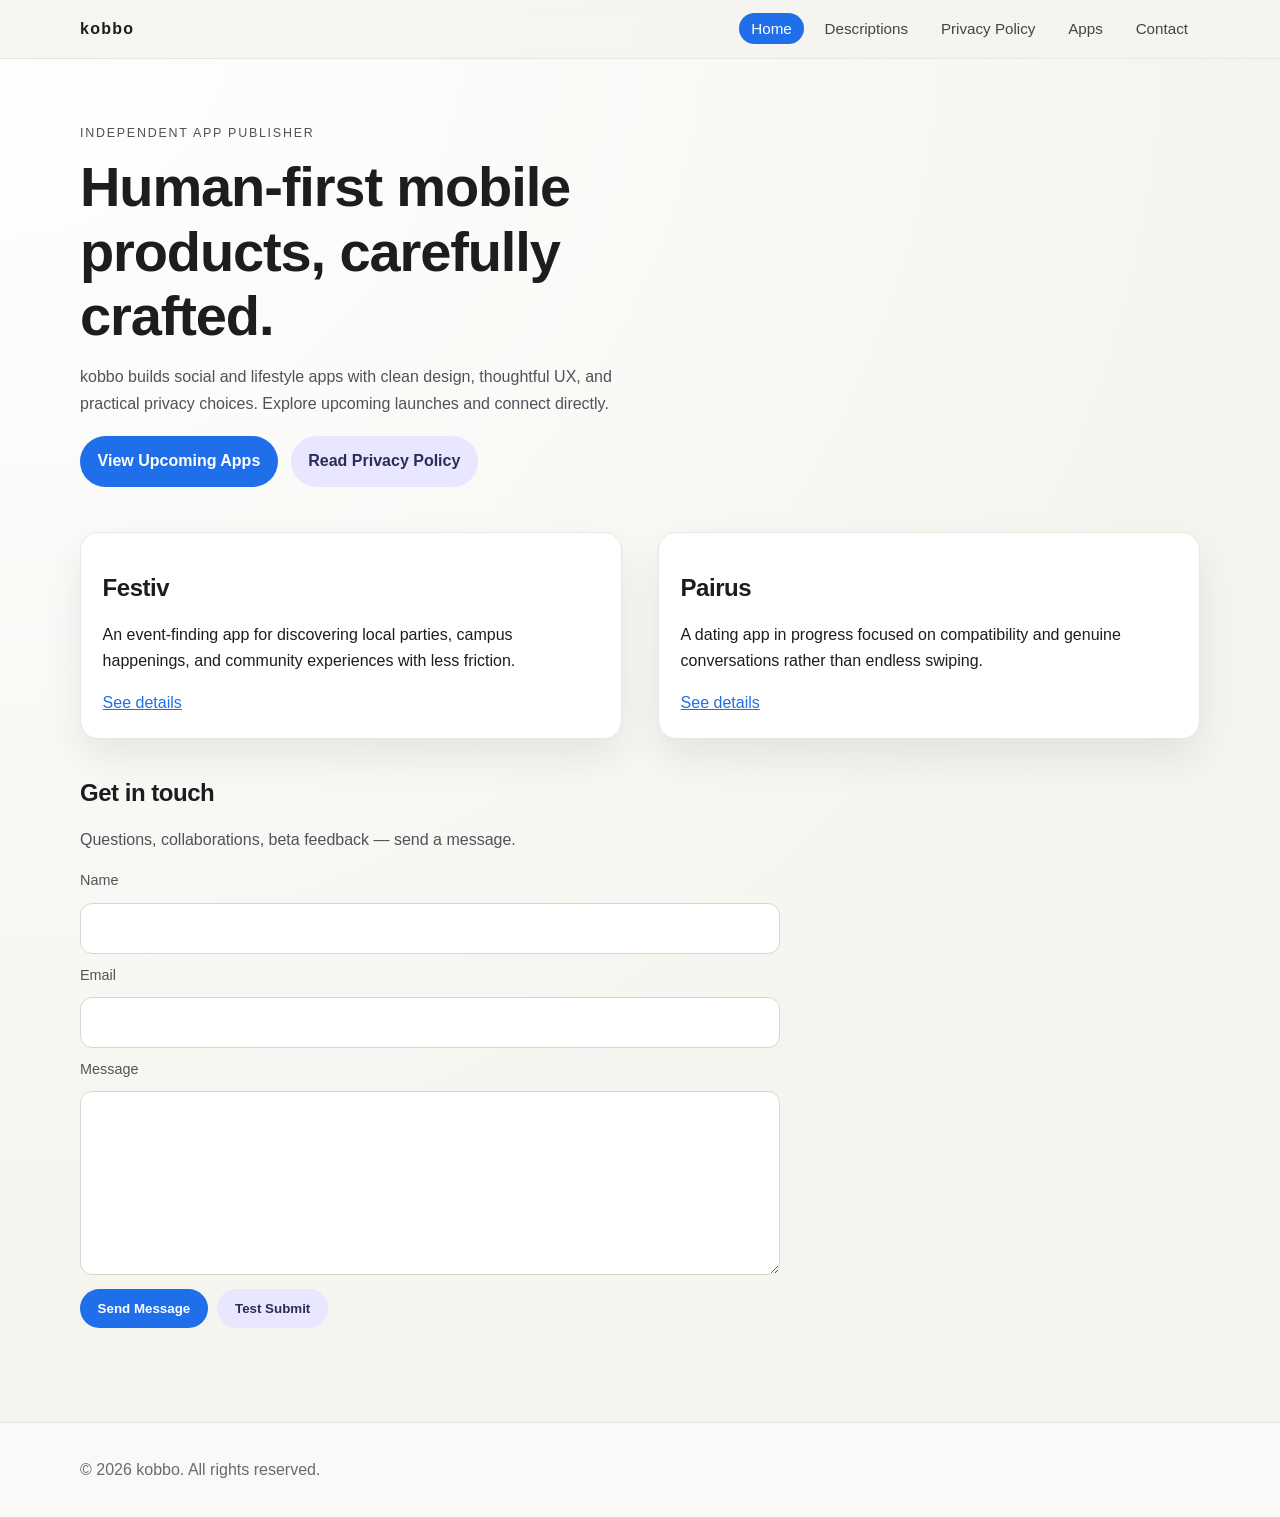
==== index.html @ 0b0975ab "Merge pull request #9 from okbWork/codex/create-portfolio-website-for-boomerjams-dj1v72 Add static k" ====
<!doctype html>
<html lang="en">
  <head>
    <meta charset="UTF-8" />
    <meta name="viewport" content="width=device-width, initial-scale=1.0" />
    <link rel="icon" href="favicon.ico" sizes="any" />
    <title>kobbo | App Publisher Portfolio</title>
    <link rel="stylesheet" href="styles.css" />
  </head>
  <body>
    <header class="site-header">
      <div class="container nav-wrap">
        <a class="brand" href="index.html">kobbo</a>
        <nav aria-label="Main navigation">
          <ul class="nav-links">
            <li><a href="index.html" aria-current="page">Home</a></li>
            <li><a href="descriptions.html">Descriptions</a></li>
            <li><a href="privacy-policy.html">Privacy Policy</a></li>
            <li><a href="apps.html">Apps</a></li>
            <li><a href="#contact">Contact</a></li>
          </ul>
        </nav>
      </div>
    </header>

    <main>
      <section class="hero container reveal">
        <p class="eyebrow">Independent App Publisher</p>
        <h1>Human-first mobile products, carefully crafted.</h1>
        <p class="lead">
          kobbo builds social and lifestyle apps with clean design, thoughtful UX,
          and practical privacy choices. Explore upcoming launches and connect directly.
        </p>
        <div class="hero-actions">
          <a class="btn" href="apps.html">View Upcoming Apps</a>
          <a class="btn btn-secondary" href="privacy-policy.html">Read Privacy Policy</a>
        </div>
      </section>

      <section class="container cards-grid reveal">
        <article class="card">
          <h2>Festiv</h2>
          <p>
            An event-finding app for discovering local parties, campus happenings,
            and community experiences with less friction.
          </p>
          <a href="apps.html#festiv">See details</a>
        </article>
        <article class="card">
          <h2>Pairus</h2>
          <p>
            A dating app in progress focused on compatibility and genuine
            conversations rather than endless swiping.
          </p>
          <a href="apps.html#pairus">See details</a>
        </article>
      </section>

      <section class="container contact reveal" id="contact">
        <h2>Get in touch</h2>
        <p class="lead">Questions, collaborations, beta feedback — send a message.</p>

        <div id="contactPanel" class="contact-panel">
          <form id="contactForm" class="contact-form" action="https://formsubmit.co/ajax/kobbowork@gmail.com" method="post">
            <input type="hidden" name="_subject" value="kobbo Portfolio Contact" />
            <input type="hidden" name="_captcha" value="false" />

            <label for="name">Name</label>
            <input id="name" name="name" type="text" required />

            <label for="email">Email</label>
            <input id="email" name="email" type="email" required />

            <label for="message">Message</label>
            <textarea id="message" name="message" rows="6" required></textarea>

            <div class="form-actions">
              <button type="submit" class="btn" id="contactSubmit">Send Message</button>
              <button type="button" class="btn btn-secondary" id="testSubmit">Test Submit</button>
            </div>
            <p id="formStatus" class="form-status" aria-live="polite"></p>
          </form>

          <div id="formSuccess" class="form-success" aria-hidden="true">
            <span class="checkmark" aria-hidden="true">✓</span>
            <h3>Message Sent</h3>
            <p id="successText">Your message has been submitted successfully. I'll get back to you soon.</p>
            <button type="button" class="btn btn-secondary" id="revertSubmit">Revert to normal submission</button>
          </div>
        </div>
      </section>
    </main>

    <footer class="site-footer">
      <div class="container">
        <p>© <span id="year"></span> kobbo. All rights reserved.</p>
      </div>
    </footer>

    <script src="script.js"></script>
  </body>
</html>
---- styles.css ----
:root {
  --bg: #f5f4ef;
  --surface: #ffffff;
  --ink: #1d1d1f;
  --muted: #6a6a6f;
  --line: #e7e6df;
  --accent: #1f6feb;
  --accent-ink: #ffffff;
  --max-width: 1120px;
  --radius: 18px;
  --shadow: 0 18px 40px rgba(13, 14, 20, 0.08);
}

* {
  box-sizing: border-box;
}

html {
  scroll-behavior: smooth;
}

body {
  margin: 0;
  min-height: 100vh;
  display: flex;
  flex-direction: column;
  font-family: "Inter", "Avenir Next", "Segoe UI", Roboto, sans-serif;
  color: var(--ink);
  background: radial-gradient(circle at top left, #fff 0%, var(--bg) 65%);
  line-height: 1.65;
}

main {
  flex: 1 0 auto;
}

a {
  color: var(--accent);
}

.container {
  width: min(var(--max-width), 92%);
  margin: 0 auto;
}

.site-header {
  position: sticky;
  top: 0;
  z-index: 50;
  background: rgba(245, 244, 239, 0.85);
  backdrop-filter: blur(12px);
  border-bottom: 1px solid var(--line);
}

.nav-wrap {
  display: flex;
  align-items: center;
  justify-content: space-between;
  gap: 1rem;
  padding: 1rem 0;
}

.brand {
  text-decoration: none;
  color: var(--ink);
  font-weight: 700;
  letter-spacing: 0.08em;
  text-transform: lowercase;
}

.nav-links {
  list-style: none;
  display: flex;
  flex-wrap: wrap;
  gap: 0.55rem;
  padding: 0;
  margin: 0;
}

.nav-links a {
  text-decoration: none;
  color: #444;
  font-size: 0.95rem;
  padding: 0.45rem 0.75rem;
  border-radius: 999px;
  transition: background-color 0.25s ease, color 0.25s ease;
}

.nav-links a:hover {
  background: #eceafc;
  color: #1e2a6f;
}

.nav-links a[aria-current='page'] {
  background: #1f6feb;
  color: #fff;
}

.hero,
.page-main {
  padding: clamp(2.4rem, 5vw, 5rem) 0 2rem;
}

.eyebrow {
  text-transform: uppercase;
  letter-spacing: 0.14em;
  font-size: 0.78rem;
  color: var(--muted);
  margin: 0 0 0.7rem;
}

h1,
h2,
h3 {
  line-height: 1.15;
  letter-spacing: -0.02em;
}

h1 {
  font-size: clamp(2rem, 5vw, 3.5rem);
  margin: 0;
  max-width: 16ch;
}

.lead,
.hero p {
  max-width: 62ch;
  color: #4f5258;
}

.hero-actions {
  display: flex;
  gap: 0.8rem;
  flex-wrap: wrap;
  margin-top: 1.2rem;
}

.btn {
  border: none;
  border-radius: 999px;
  background: var(--accent);
  color: var(--accent-ink);
  font-weight: 600;
  text-decoration: none;
  padding: 0.75rem 1.1rem;
  cursor: pointer;
  transition: transform 0.2s ease, filter 0.2s ease;
}

.btn:hover {
  transform: translateY(-1px);
  filter: brightness(1.04);
}

.btn-secondary {
  background: #e9e6ff;
  color: #2e2b57;
}

.btn:disabled {
  opacity: 0.7;
  cursor: wait;
}

.cards-grid {
  display: grid;
  grid-template-columns: repeat(auto-fit, minmax(280px, 1fr));
  gap: 2.25rem;
  margin: 0.8rem auto 2.5rem;
}

.card {
  background: var(--surface);
  border: 1px solid var(--line);
  border-radius: var(--radius);
  padding: 1.35rem;
  box-shadow: var(--shadow);
}

.description-list {
  display: grid;
  gap: 2rem;
  margin-top: 1.4rem;
}

.app-detail {
  margin-top: 1.2rem;
}

.contact {
  margin: 1rem auto 3rem;
}

.contact-panel {
  max-width: 700px;
}

.contact-form {
  display: grid;
  gap: 0.6rem;
  transform-origin: top center;
  transition: opacity 0.45s ease, transform 0.45s ease, max-height 0.45s ease;
  max-height: 1100px;
  overflow: hidden;
}

.form-actions {
  display: flex;
  flex-wrap: wrap;
  gap: 0.6rem;
  margin-top: 0.3rem;
}

.contact-panel.is-submitted .contact-form {
  opacity: 0;
  transform: scale(0.72);
  max-height: 0;
  pointer-events: none;
}

label {
  font-size: 0.9rem;
  color: #50545a;
}

input,
textarea {
  border: 1px solid #d8d7cf;
  border-radius: 12px;
  padding: 0.72rem 0.78rem;
  font: inherit;
  background: #fff;
  color: var(--ink);
}

.form-status {
  min-height: 1.4em;
  margin: 0.4rem 0 0;
  color: #38517d;
  font-size: 0.92rem;
}

.form-status.error {
  color: #b53d3d;
}

.form-success {
  display: grid;
  justify-items: center;
  text-align: center;
  gap: 0.35rem;
  margin-top: 0.6rem;
  opacity: 0;
  transform: translateY(14px) scale(0.94);
  transition: opacity 0.45s ease, transform 0.45s ease;
  pointer-events: none;
  max-height: 0;
  overflow: hidden;
}

.form-success.visible {
  opacity: 1;
  transform: translateY(0) scale(1);
  max-height: 240px;
  pointer-events: auto;
}

.checkmark {
  width: 60px;
  height: 60px;
  border-radius: 50%;
  display: grid;
  place-items: center;
  font-size: 2rem;
  color: #0b5131;
  background: #a8f3c8;
}

.form-success.visible .checkmark {
  animation: pop-check 0.55s ease;
}

#revertSubmit {
  margin-top: 0.4rem;
}

.policy h2 {
  margin-top: 1.7rem;
}

.site-footer {
  border-top: 1px solid var(--line);
  margin-top: auto;
  padding: 1.1rem 0;
  color: var(--muted);
  background: rgba(255, 255, 255, 0.45);
}

/* Scroll reveal */
.reveal {
  opacity: 0;
  transform: translateY(28px);
  transition: opacity 0.75s cubic-bezier(0.22, 1, 0.36, 1), transform 0.75s cubic-bezier(0.22, 1, 0.36, 1);
}

.reveal.in-view {
  opacity: 1;
  transform: translateY(0);
}

/* Page transitions */
.page-enter {
  opacity: 0;
  transform: translateY(10px);
}

.page-enter.page-enter-active {
  opacity: 1;
  transform: translateY(0);
  transition: opacity 0.45s ease, transform 0.45s ease;
}

.page-exit-active {
  opacity: 0;
  transform: translateX(10px);
  transition: opacity 0.25s ease, transform 0.25s ease;
}

@keyframes pop-check {
  0% { transform: scale(0.45); }
  70% { transform: scale(1.1); }
  100% { transform: scale(1); }
}

@media (max-width: 760px) {
  .nav-wrap {
    flex-direction: column;
    align-items: flex-start;
  }

  .hero,
  .page-main {
    padding-top: 2rem;
  }
}

@media (prefers-reduced-motion: reduce) {
  html { scroll-behavior: auto; }
  * { animation: none !important; transition: none !important; }
  .reveal { opacity: 1; transform: none; }
}
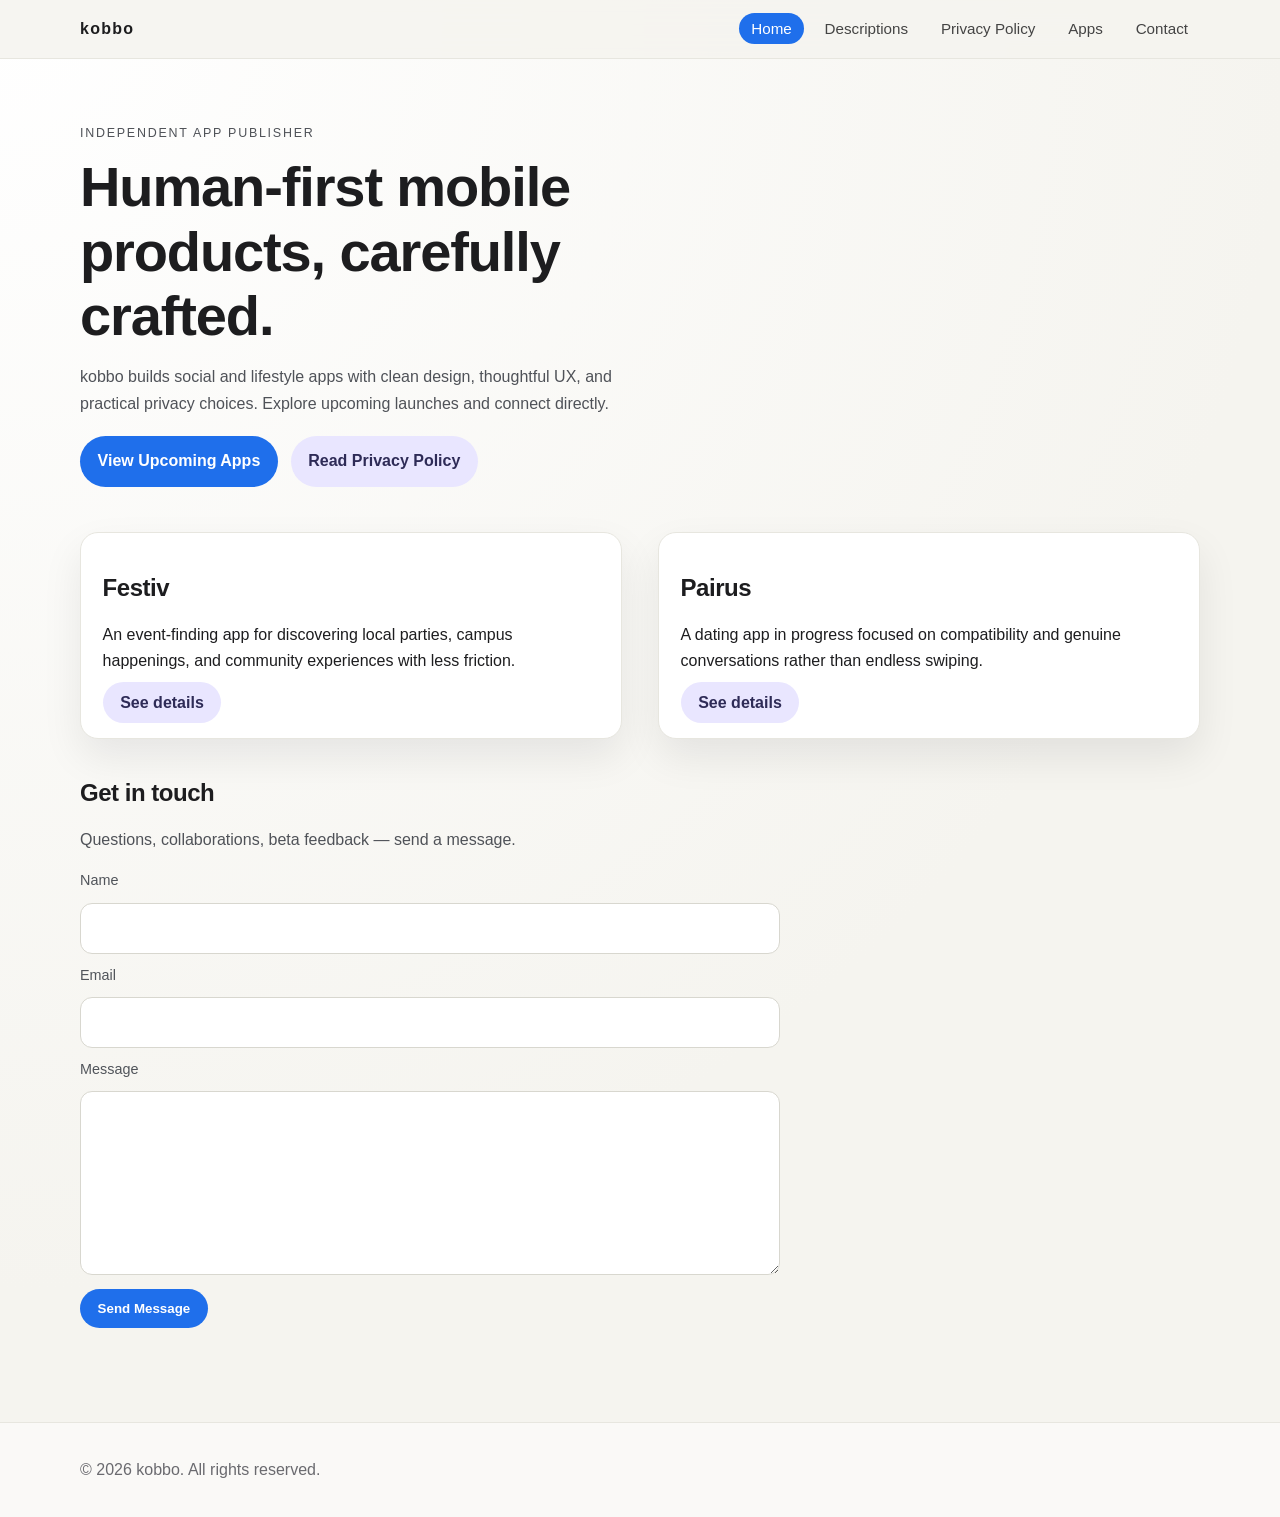
==== commit 6b9cfaa9: "Merge pull request #12 from okbWork/codex/create-portfolio-website-for-boomerjams-hsukrd Add static " ====
--- a/index.html
+++ b/index.html
@@ -44,7 +44,7 @@
             An event-finding app for discovering local parties, campus happenings,
             and community experiences with less friction.
           </p>
-          <a href="apps.html#festiv">See details</a>
+          <a class="btn btn-secondary" href="apps.html#festiv">See details</a>
         </article>
         <article class="card">
           <h2>Pairus</h2>
@@ -52,7 +52,7 @@
             A dating app in progress focused on compatibility and genuine
             conversations rather than endless swiping.
           </p>
-          <a href="apps.html#pairus">See details</a>
+          <a class="btn btn-secondary" href="apps.html#pairus">See details</a>
         </article>
       </section>
 
@@ -76,7 +76,6 @@
 
             <div class="form-actions">
               <button type="submit" class="btn" id="contactSubmit">Send Message</button>
-              <button type="button" class="btn btn-secondary" id="testSubmit">Test Submit</button>
             </div>
             <p id="formStatus" class="form-status" aria-live="polite"></p>
           </form>
@@ -85,7 +84,7 @@
             <span class="checkmark" aria-hidden="true">✓</span>
             <h3>Message Sent</h3>
             <p id="successText">Your message has been submitted successfully. I'll get back to you soon.</p>
-            <button type="button" class="btn btn-secondary" id="revertSubmit">Revert to normal submission</button>
+            <button type="button" class="btn btn-secondary" id="revertSubmit">Send another message</button>
           </div>
         </div>
       </section>
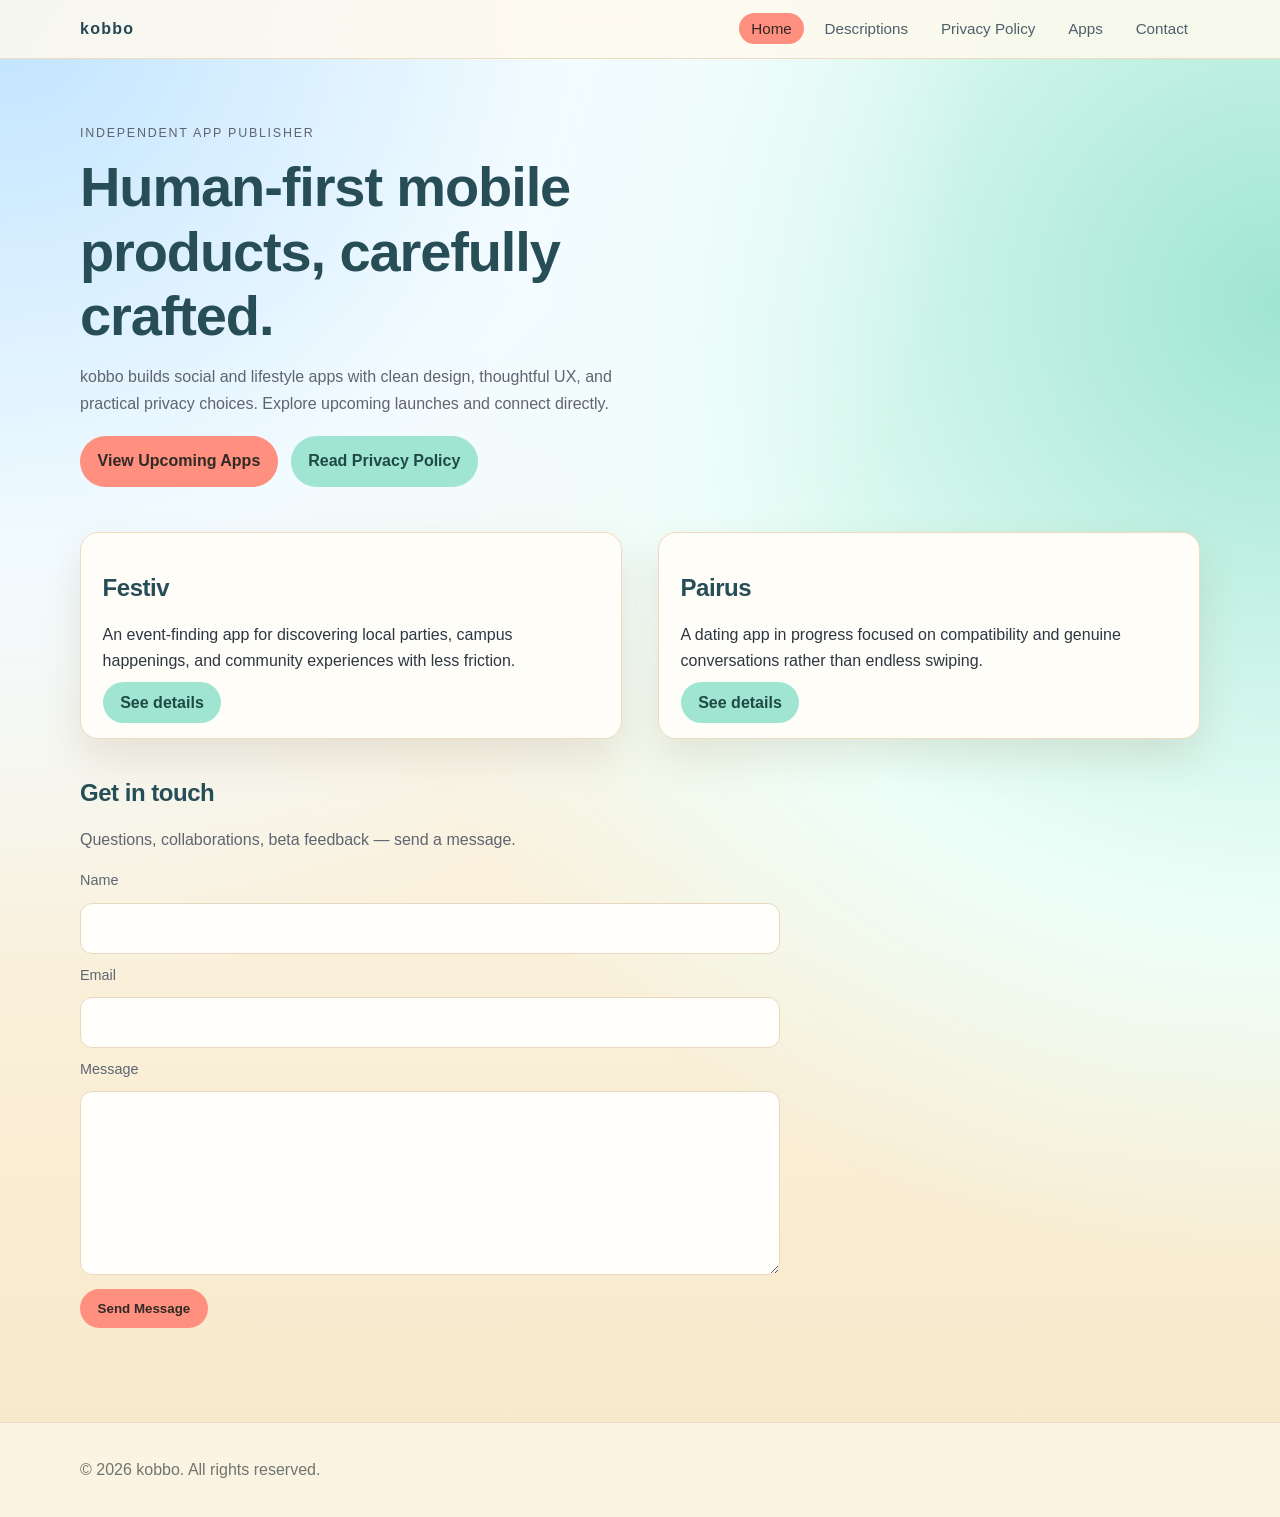
==== commit ff10bc0c: "Implement clean extensionless URLs with folder-based routes" ====
--- a/index.html
+++ b/index.html
@@ -3,20 +3,20 @@
   <head>
     <meta charset="UTF-8" />
     <meta name="viewport" content="width=device-width, initial-scale=1.0" />
-    <link rel="icon" href="favicon.ico" sizes="any" />
+    <link rel="icon" href="/favicon.ico" sizes="any" />
     <title>kobbo | App Publisher Portfolio</title>
-    <link rel="stylesheet" href="styles.css" />
+    <link rel="stylesheet" href="/styles.css" />
   </head>
   <body>
     <header class="site-header">
       <div class="container nav-wrap">
-        <a class="brand" href="index.html">kobbo</a>
+        <a class="brand" href="/">kobbo</a>
         <nav aria-label="Main navigation">
           <ul class="nav-links">
-            <li><a href="index.html" aria-current="page">Home</a></li>
-            <li><a href="descriptions.html">Descriptions</a></li>
-            <li><a href="privacy-policy.html">Privacy Policy</a></li>
-            <li><a href="apps.html">Apps</a></li>
+            <li><a href="/" aria-current="page">Home</a></li>
+            <li><a href="/descriptions">Descriptions</a></li>
+            <li><a href="/privacy-policy">Privacy Policy</a></li>
+            <li><a href="/apps">Apps</a></li>
             <li><a href="#contact">Contact</a></li>
           </ul>
         </nav>
@@ -32,8 +32,8 @@
           and practical privacy choices. Explore upcoming launches and connect directly.
         </p>
         <div class="hero-actions">
-          <a class="btn" href="apps.html">View Upcoming Apps</a>
-          <a class="btn btn-secondary" href="privacy-policy.html">Read Privacy Policy</a>
+          <a class="btn" href="/apps">View Upcoming Apps</a>
+          <a class="btn btn-secondary" href="/privacy-policy">Read Privacy Policy</a>
         </div>
       </section>
 
@@ -44,7 +44,7 @@
             An event-finding app for discovering local parties, campus happenings,
             and community experiences with less friction.
           </p>
-          <a class="btn btn-secondary" href="apps.html#festiv">See details</a>
+          <a class="btn btn-secondary" href="/apps#festiv">See details</a>
         </article>
         <article class="card">
           <h2>Pairus</h2>
@@ -52,7 +52,7 @@
             A dating app in progress focused on compatibility and genuine
             conversations rather than endless swiping.
           </p>
-          <a class="btn btn-secondary" href="apps.html#pairus">See details</a>
+          <a class="btn btn-secondary" href="/apps#pairus">See details</a>
         </article>
       </section>
 
@@ -96,6 +96,6 @@
       </div>
     </footer>
 
-    <script src="script.js"></script>
+    <script src="/script.js"></script>
   </body>
 </html>
--- a/styles.css
+++ b/styles.css
@@ -1,14 +1,19 @@
 :root {
-  --bg: #f5f4ef;
-  --surface: #ffffff;
-  --ink: #1d1d1f;
-  --muted: #6a6a6f;
-  --line: #e7e6df;
-  --accent: #1f6feb;
-  --accent-ink: #ffffff;
+  --salmon: #ff8f7f;
+  --seafoam: #9fe5d2;
+  --sand: #f7e8c8;
+  --baby-blue: #bfe3ff;
+
+  --bg: #fff9ee;
+  --surface: #fffdf8;
+  --ink: #2d3642;
+  --muted: #6e7078;
+  --line: #efdcc0;
+  --accent: #ff8f7f;
+  --accent-ink: #2f2a25;
   --max-width: 1120px;
   --radius: 18px;
-  --shadow: 0 18px 40px rgba(13, 14, 20, 0.08);
+  --shadow: 0 18px 40px rgba(125, 89, 53, 0.14);
 }
 
 * {
@@ -26,7 +31,10 @@
   flex-direction: column;
   font-family: "Inter", "Avenir Next", "Segoe UI", Roboto, sans-serif;
   color: var(--ink);
-  background: radial-gradient(circle at top left, #fff 0%, var(--bg) 65%);
+  background:
+    radial-gradient(circle at 0% 0%, var(--baby-blue) 0%, #f2fbff 28%, transparent 50%),
+    radial-gradient(circle at 100% 20%, var(--seafoam) 0%, #edfff9 35%, transparent 55%),
+    linear-gradient(180deg, #fffdf8 0%, var(--sand) 100%);
   line-height: 1.65;
 }
 
@@ -35,7 +43,7 @@
 }
 
 a {
-  color: var(--accent);
+  color: #1f72a8;
 }
 
 .container {
@@ -47,7 +55,7 @@
   position: sticky;
   top: 0;
   z-index: 50;
-  background: rgba(245, 244, 239, 0.85);
+  background: rgba(255, 249, 238, 0.85);
   backdrop-filter: blur(12px);
   border-bottom: 1px solid var(--line);
 }
@@ -62,8 +70,8 @@
 
 .brand {
   text-decoration: none;
-  color: var(--ink);
-  font-weight: 700;
+  color: #264653;
+  font-weight: 800;
   letter-spacing: 0.08em;
   text-transform: lowercase;
 }
@@ -79,7 +87,7 @@
 
 .nav-links a {
   text-decoration: none;
-  color: #444;
+  color: #4d5f6b;
   font-size: 0.95rem;
   padding: 0.45rem 0.75rem;
   border-radius: 999px;
@@ -87,13 +95,13 @@
 }
 
 .nav-links a:hover {
-  background: #eceafc;
-  color: #1e2a6f;
+  background: var(--baby-blue);
+  color: #1f5170;
 }
 
 .nav-links a[aria-current='page'] {
-  background: #1f6feb;
-  color: #fff;
+  background: var(--salmon);
+  color: #332723;
 }
 
 .hero,
@@ -105,15 +113,17 @@
   text-transform: uppercase;
   letter-spacing: 0.14em;
   font-size: 0.78rem;
-  color: var(--muted);
+  color: #5f8f96;
   margin: 0 0 0.7rem;
 }
 
 h1,
 h2,
-h3 {
+h3,
+h4 {
   line-height: 1.15;
   letter-spacing: -0.02em;
+  color: #274d57;
 }
 
 h1 {
@@ -125,7 +135,7 @@
 .lead,
 .hero p {
   max-width: 62ch;
-  color: #4f5258;
+  color: #5f6470;
 }
 
 .hero-actions {
@@ -138,9 +148,9 @@
 .btn {
   border: none;
   border-radius: 999px;
-  background: var(--accent);
+  background: var(--salmon);
   color: var(--accent-ink);
-  font-weight: 600;
+  font-weight: 700;
   text-decoration: none;
   padding: 0.75rem 1.1rem;
   cursor: pointer;
@@ -153,8 +163,8 @@
 }
 
 .btn-secondary {
-  background: #e9e6ff;
-  color: #2e2b57;
+  background: var(--seafoam);
+  color: #1f4a43;
 }
 
 .btn:disabled {
@@ -220,28 +230,28 @@
 
 label {
   font-size: 0.9rem;
-  color: #50545a;
+  color: #5d6672;
 }
 
 input,
 textarea {
-  border: 1px solid #d8d7cf;
+  border: 1px solid #e7d9bf;
   border-radius: 12px;
   padding: 0.72rem 0.78rem;
   font: inherit;
-  background: #fff;
+  background: #fffefb;
   color: var(--ink);
 }
 
 .form-status {
   min-height: 1.4em;
   margin: 0.4rem 0 0;
-  color: #38517d;
+  color: #2e6f8f;
   font-size: 0.92rem;
 }
 
 .form-status.error {
-  color: #b53d3d;
+  color: #ba5750;
 }
 
 .form-success {
@@ -272,8 +282,8 @@
   display: grid;
   place-items: center;
   font-size: 2rem;
-  color: #0b5131;
-  background: #a8f3c8;
+  color: #1f4a43;
+  background: var(--seafoam);
 }
 
 .form-success.visible .checkmark {
@@ -284,16 +294,42 @@
   margin-top: 0.4rem;
 }
 
+.policy {
+  margin-top: 1.1rem;
+  margin-bottom: 2.1rem;
+  background: rgba(255, 253, 248, 0.82);
+  border: 1px solid var(--line);
+  border-radius: var(--radius);
+  box-shadow: var(--shadow);
+  padding: clamp(1rem, 2vw, 1.8rem);
+}
+
 .policy h2 {
-  margin-top: 1.7rem;
+  margin-top: 2rem;
+  font-size: clamp(1.3rem, 2.6vw, 1.8rem);
+}
+
+.policy h3 {
+  margin-top: 1.35rem;
+  font-size: clamp(1.05rem, 2vw, 1.3rem);
+}
+
+.policy h4 {
+  margin-top: 1rem;
+  font-size: 1.02rem;
+}
+
+.policy p,
+.policy li {
+  font-size: 0.98rem;
 }
 
 .site-footer {
   border-top: 1px solid var(--line);
   margin-top: auto;
   padding: 1.1rem 0;
-  color: var(--muted);
-  background: rgba(255, 255, 255, 0.45);
+  color: #6f756f;
+  background: rgba(255, 253, 248, 0.55);
 }
 
 /* Scroll reveal */
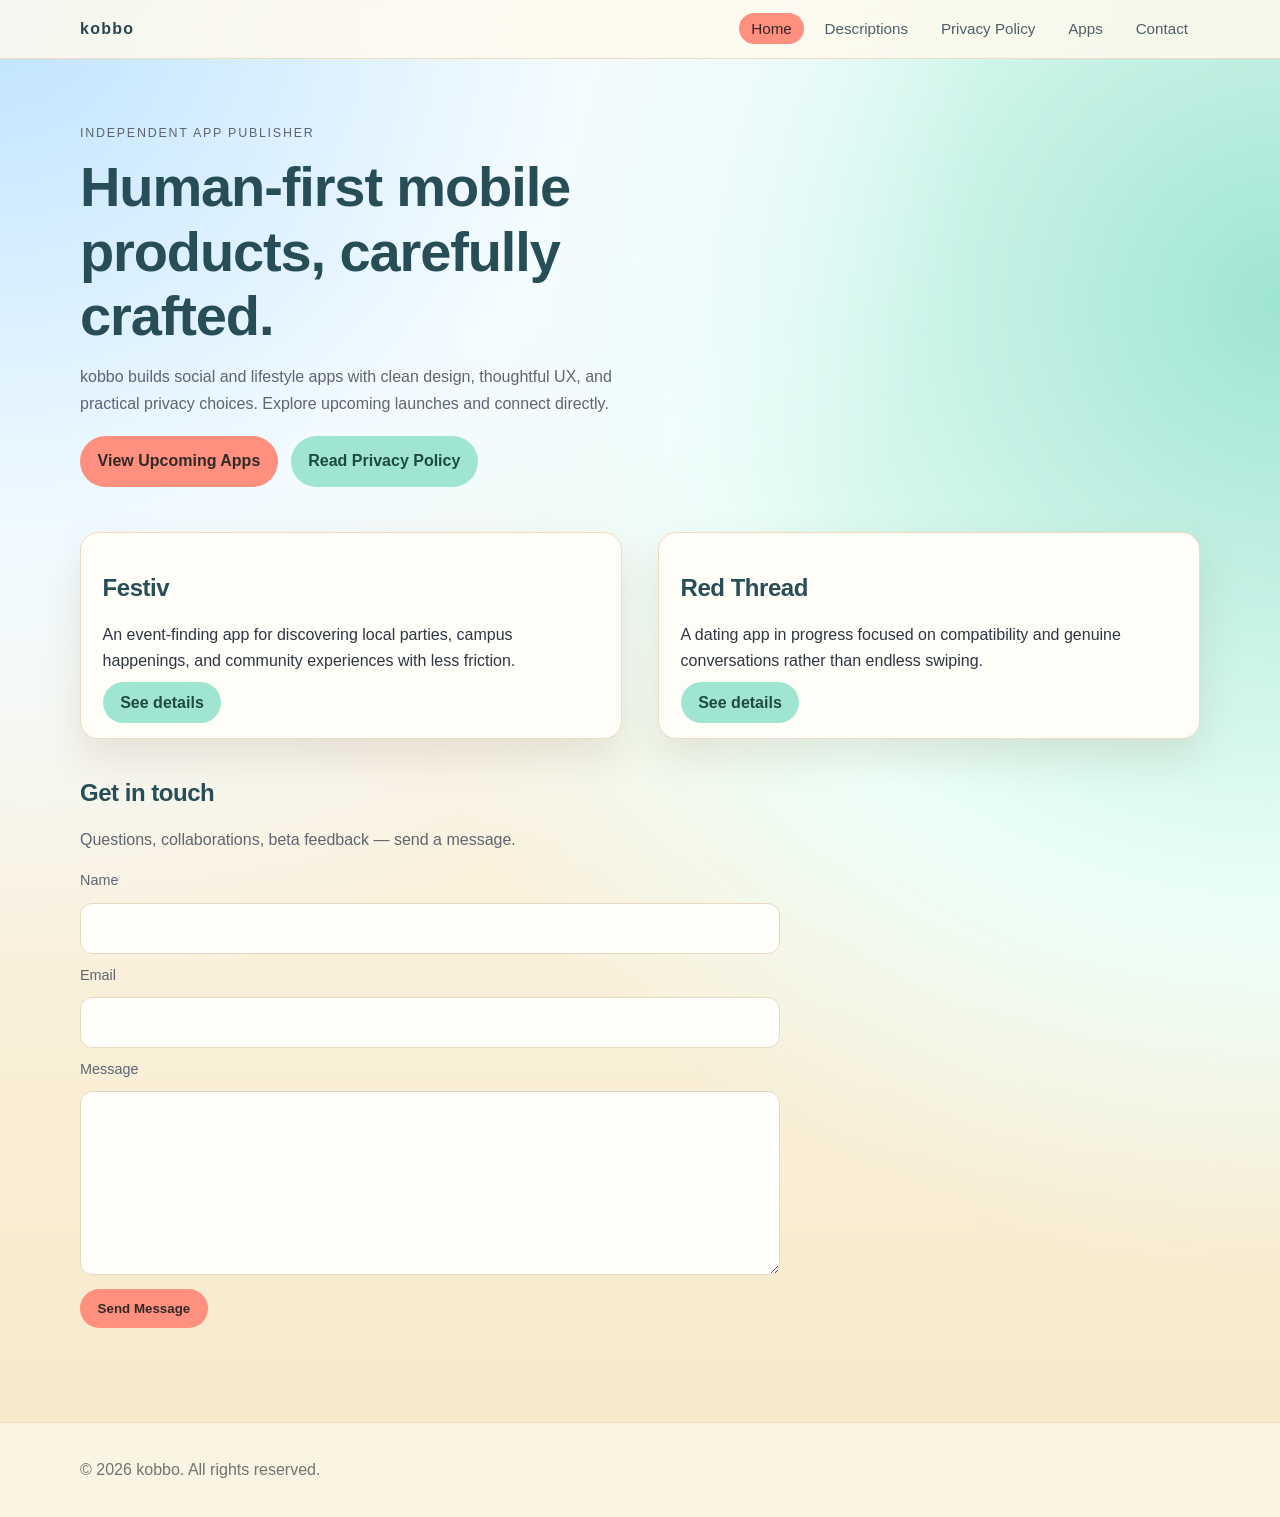
==== commit 1a09fc4e: "Change of dating app name to Red Thread" ====
--- a/index.html
+++ b/index.html
@@ -47,12 +47,12 @@
           <a class="btn btn-secondary" href="/apps#festiv">See details</a>
         </article>
         <article class="card">
-          <h2>Pairus</h2>
+          <h2>Red Thread</h2>
           <p>
             A dating app in progress focused on compatibility and genuine
             conversations rather than endless swiping.
           </p>
-          <a class="btn btn-secondary" href="/apps#pairus">See details</a>
+          <a class="btn btn-secondary" href="/apps#Red Thread">See details</a>
         </article>
       </section>
 
--- a/styles.css
+++ b/styles.css
@@ -234,7 +234,8 @@
 }
 
 input,
-textarea {
+textarea,
+select {
   border: 1px solid #e7d9bf;
   border-radius: 12px;
   padding: 0.72rem 0.78rem;
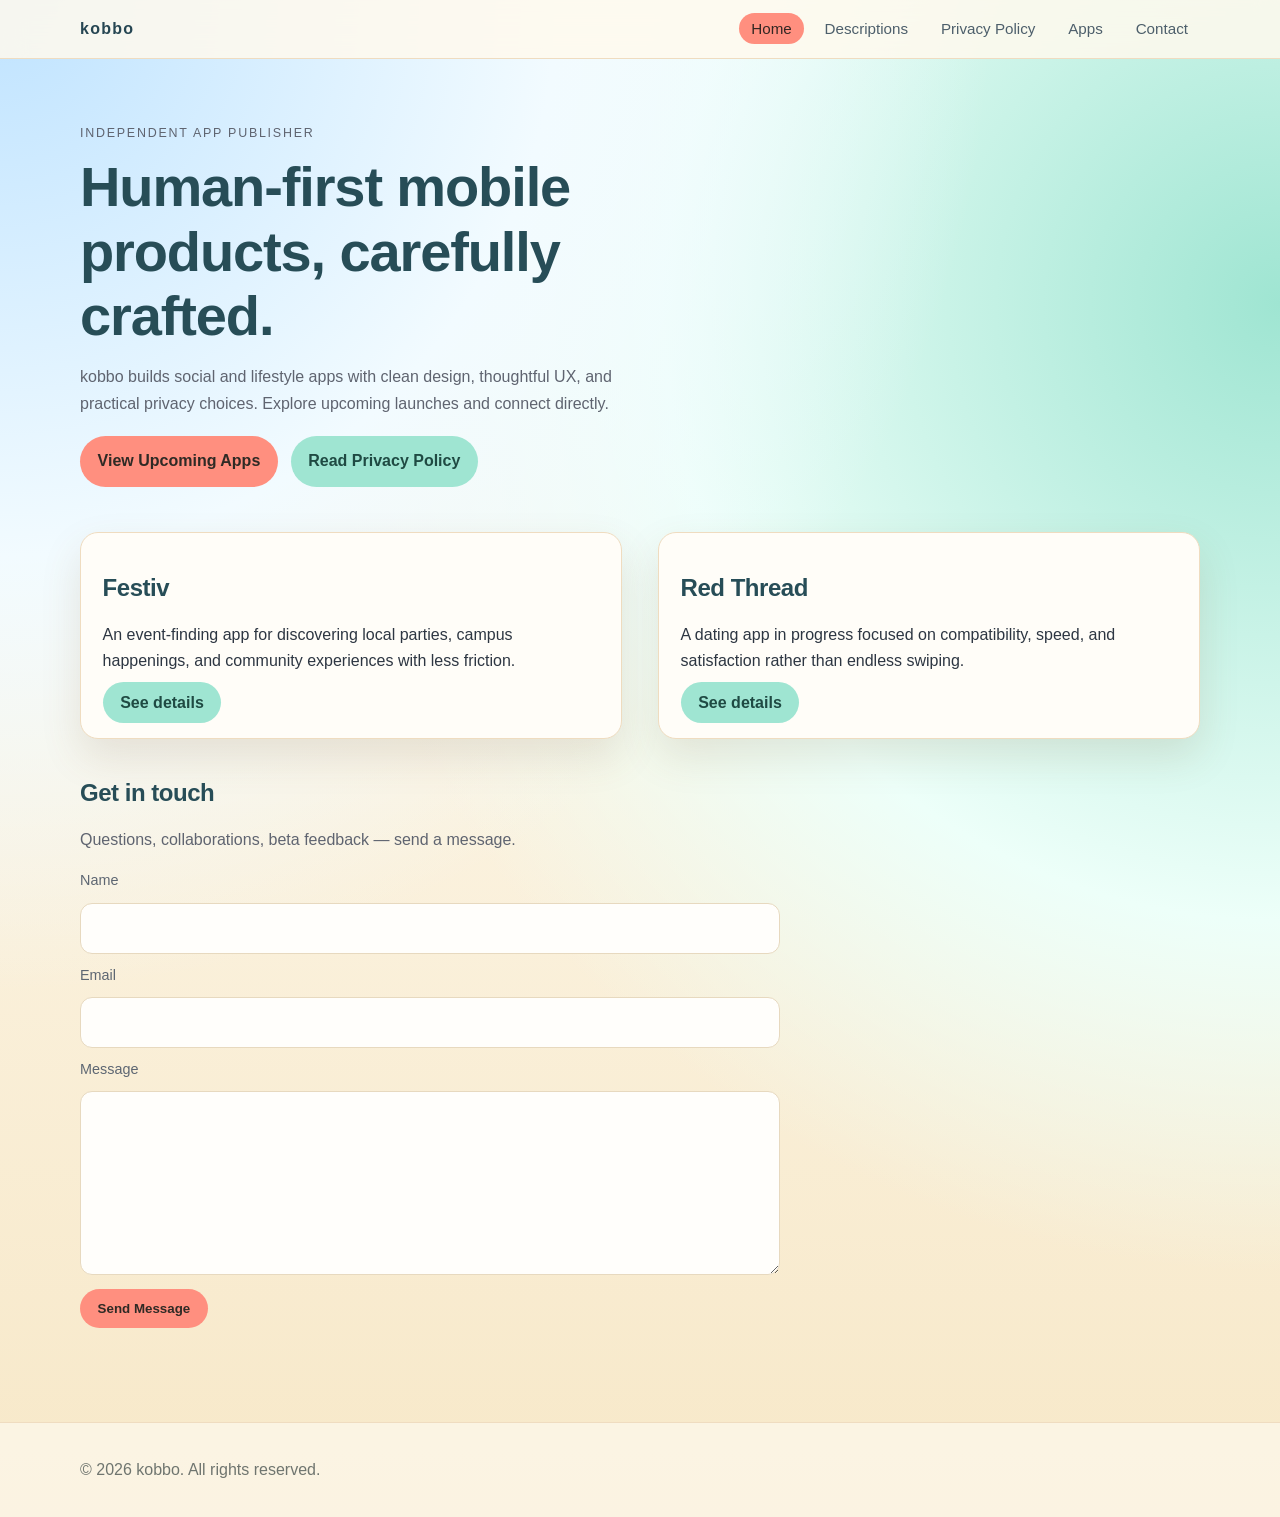
==== commit 0d84528a: "Changes to Red Thread description." ====
--- a/index.html
+++ b/index.html
@@ -49,8 +49,8 @@
         <article class="card">
           <h2>Red Thread</h2>
           <p>
-            A dating app in progress focused on compatibility and genuine
-            conversations rather than endless swiping.
+            A dating app in progress focused on compatibility, speed, and satisfaction
+             rather than endless swiping.
           </p>
           <a class="btn btn-secondary" href="/apps#Red Thread">See details</a>
         </article>
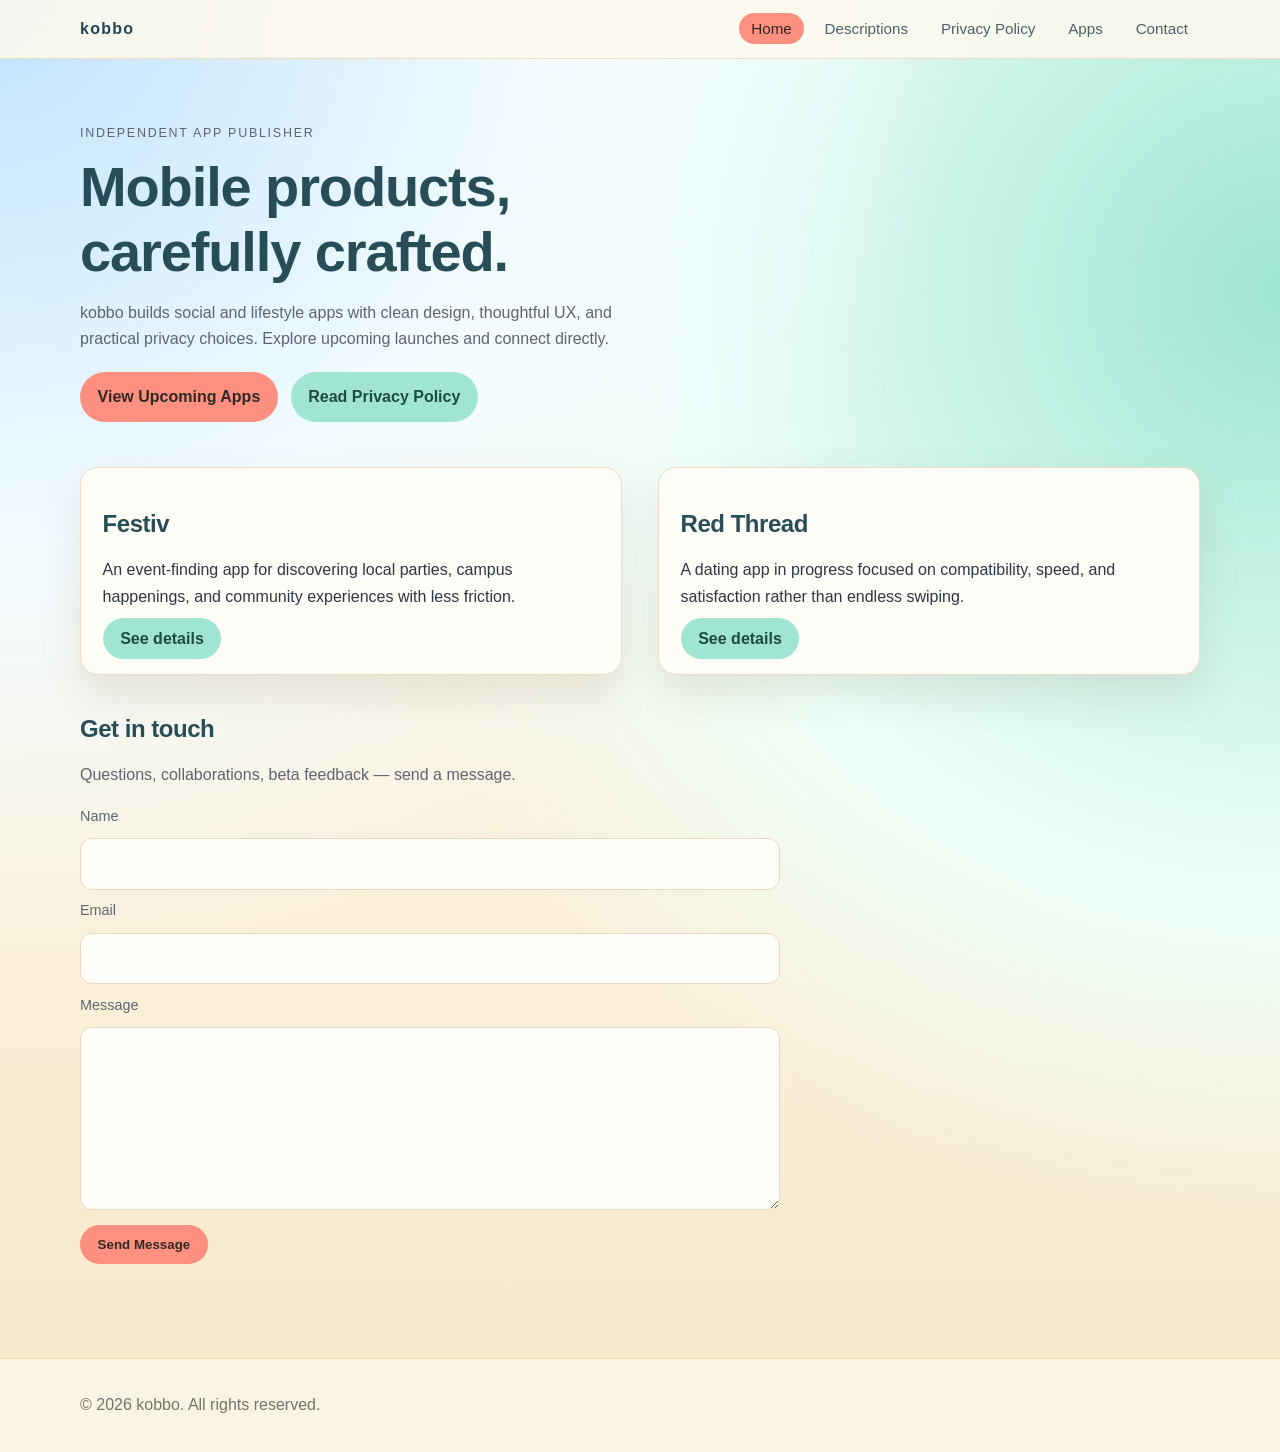
==== commit 483ff969: "Heaader Change" ====
--- a/index.html
+++ b/index.html
@@ -26,7 +26,7 @@
     <main>
       <section class="hero container reveal">
         <p class="eyebrow">Independent App Publisher</p>
-        <h1>Human-first mobile products, carefully crafted.</h1>
+        <h1>Mobile products, carefully crafted.</h1>
         <p class="lead">
           kobbo builds social and lifestyle apps with clean design, thoughtful UX,
           and practical privacy choices. Explore upcoming launches and connect directly.
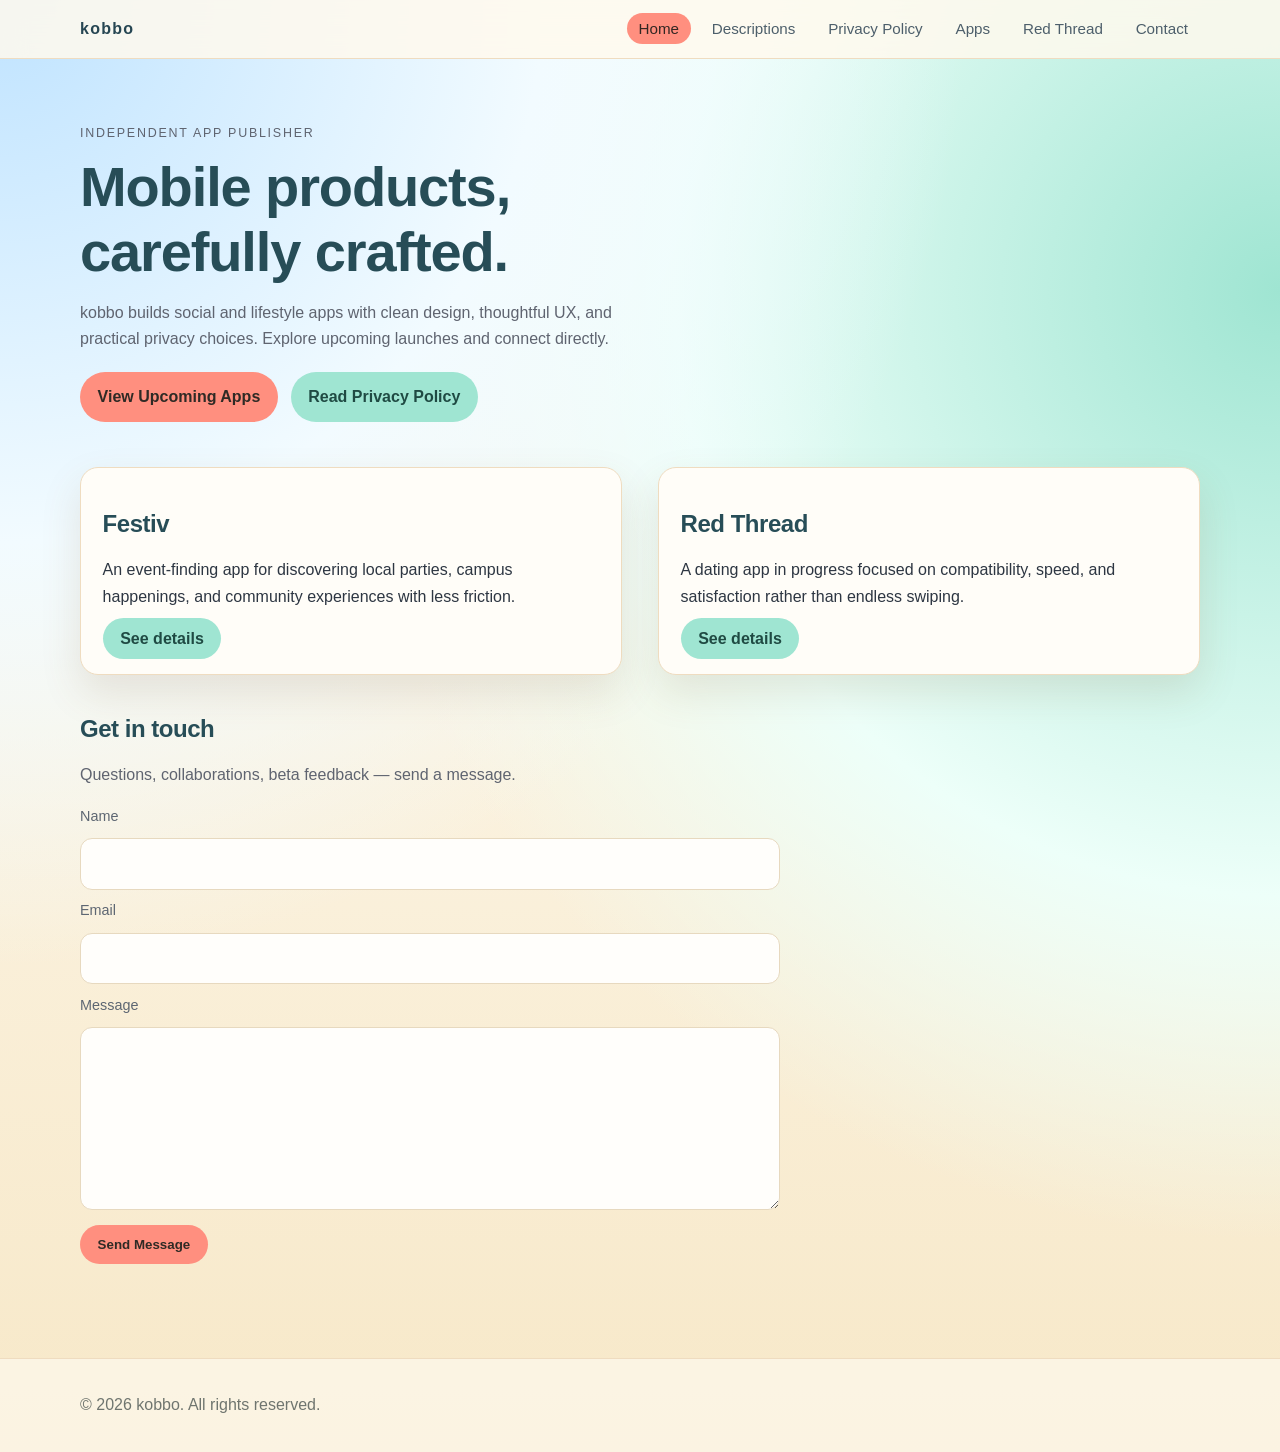
==== commit f33cd61c: "Added page for red thread on site." ====
--- a/index.html
+++ b/index.html
@@ -17,6 +17,7 @@
             <li><a href="/descriptions">Descriptions</a></li>
             <li><a href="/privacy-policy">Privacy Policy</a></li>
             <li><a href="/apps">Apps</a></li>
+            <li><a href="/red-thread">Red Thread</a></li>
             <li><a href="#contact">Contact</a></li>
           </ul>
         </nav>
@@ -52,7 +53,7 @@
             A dating app in progress focused on compatibility, speed, and satisfaction
              rather than endless swiping.
           </p>
-          <a class="btn btn-secondary" href="/apps#Red Thread">See details</a>
+          <a class="btn btn-secondary" href="/red-thread">See details</a>
         </article>
       </section>
 
@@ -61,7 +62,7 @@
         <p class="lead">Questions, collaborations, beta feedback — send a message.</p>
 
         <div id="contactPanel" class="contact-panel">
-          <form id="contactForm" class="contact-form" action="https://formsubmit.co/ajax/kobbowork@gmail.com" method="post">
+          <form id="contactForm" class="contact-form" action="https://formsubmit.co/ajax/kob@kobbo.net" method="post">
             <input type="hidden" name="_subject" value="kobbo Portfolio Contact" />
             <input type="hidden" name="_captcha" value="false" />
 
--- a/styles.css
+++ b/styles.css
@@ -369,6 +369,114 @@
   100% { transform: scale(1); }
 }
 
+/* Red Thread theme */
+body.theme-red-thread {
+  --bg: #fff5f5;
+  --surface: #ffffff;
+  --ink: #3a1820;
+  --muted: #7a4a55;
+  --line: #f3c6cc;
+  --accent: #c2123b;
+  --accent-ink: #fff7f8;
+  --salmon: #e0264c;
+  --seafoam: #ffd9df;
+  --sand: #fff0f1;
+  --baby-blue: #ffe3e7;
+  --shadow: 0 18px 40px rgba(138, 10, 38, 0.18);
+  background:
+    radial-gradient(circle at 0% 0%, #ffe3e7 0%, #fff8f9 30%, transparent 55%),
+    radial-gradient(circle at 100% 20%, #ffc6cf 0%, #fff0f1 35%, transparent 60%),
+    linear-gradient(180deg, #ffffff 0%, #ffeef0 100%);
+}
+
+body.theme-red-thread h1,
+body.theme-red-thread h2,
+body.theme-red-thread h3,
+body.theme-red-thread h4 {
+  color: #5a0b22;
+}
+
+body.theme-red-thread .brand {
+  color: #5a0b22;
+}
+
+body.theme-red-thread .nav-links a {
+  color: #6b1a2f;
+}
+
+body.theme-red-thread .nav-links a:hover {
+  background: #ffd9df;
+  color: #5a0b22;
+}
+
+body.theme-red-thread .nav-links a[aria-current='page'] {
+  background: var(--accent);
+  color: #fff7f8;
+}
+
+body.theme-red-thread .site-header {
+  background: rgba(255, 245, 245, 0.85);
+  border-bottom-color: #f3c6cc;
+}
+
+body.theme-red-thread .eyebrow {
+  color: #a8264a;
+}
+
+body.theme-red-thread .lead,
+body.theme-red-thread .hero p {
+  color: #7a4a55;
+}
+
+body.theme-red-thread .btn {
+  color: #fff7f8;
+}
+
+body.theme-red-thread .btn-secondary {
+  background: #ffd9df;
+  color: #5a0b22;
+}
+
+body.theme-red-thread .site-footer {
+  background: rgba(255, 245, 245, 0.6);
+  color: #8a4a55;
+  border-top-color: #f3c6cc;
+}
+
+body.theme-red-thread a {
+  color: #c2123b;
+}
+
+/* Red Thread sweep overlay */
+.rt-overlay {
+  position: fixed;
+  inset: 0;
+  z-index: 100;
+  transform: translateX(-100%);
+  background:
+    linear-gradient(110deg, #ffffff 0%, #ffd2da 18%, #e0264c 45%, #8a0a26 100%);
+  pointer-events: none;
+  will-change: transform;
+}
+
+.rt-overlay.sweep-in {
+  animation: rt-sweep-in 650ms cubic-bezier(0.7, 0, 0.2, 1) forwards;
+}
+
+.rt-overlay.sweep-out {
+  animation: rt-sweep-out 650ms cubic-bezier(0.7, 0, 0.2, 1) forwards;
+}
+
+@keyframes rt-sweep-in {
+  from { transform: translateX(-100%); }
+  to   { transform: translateX(0); }
+}
+
+@keyframes rt-sweep-out {
+  from { transform: translateX(0); }
+  to   { transform: translateX(100%); }
+}
+
 @media (max-width: 760px) {
   .nav-wrap {
     flex-direction: column;
